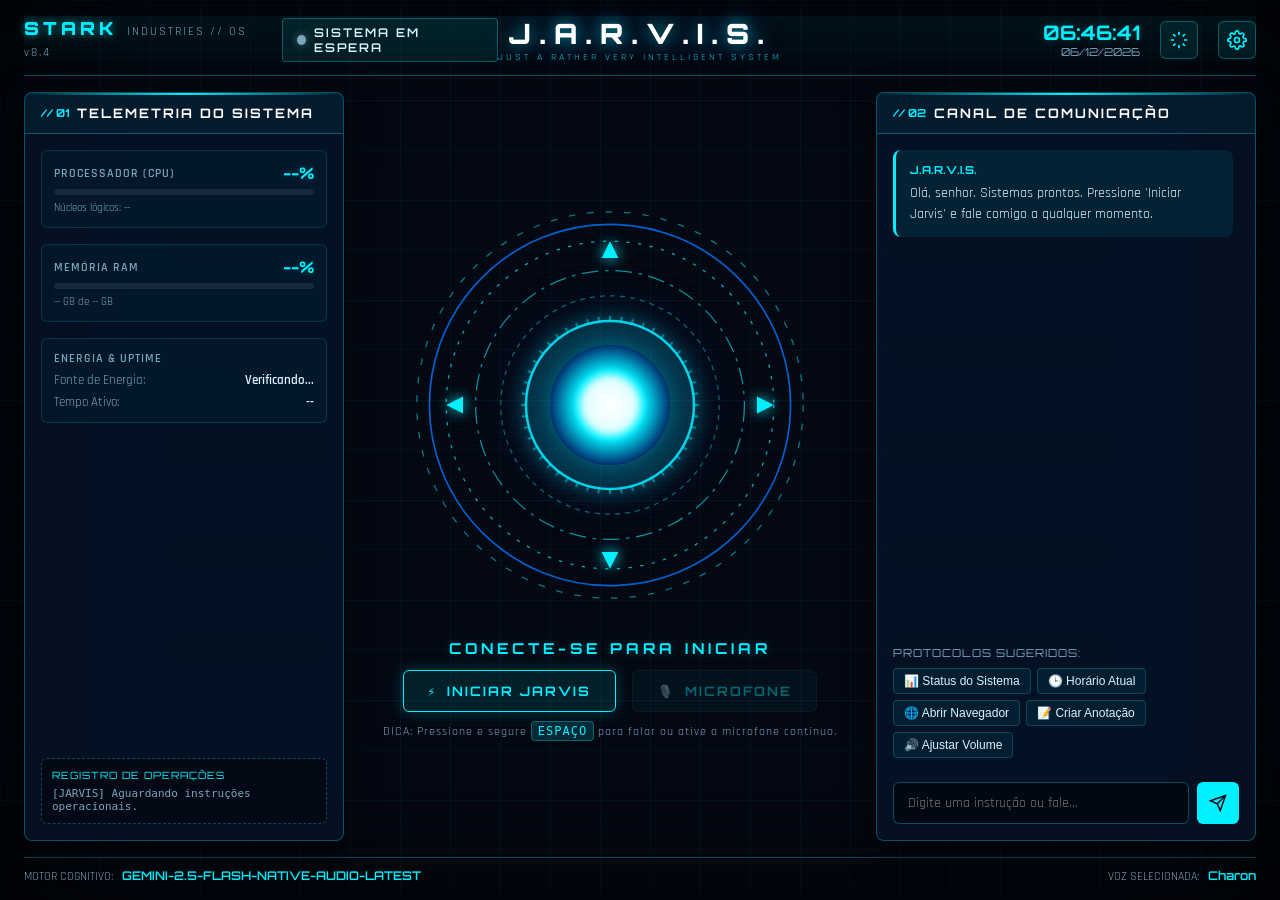
==== static/index.html @ 44581758 "security(hardening): Fase P0 - 127.0.0.1 binding, auth tokens, policy engine, plugin purge lifecycle" ====
<!DOCTYPE html>
<html lang="pt-BR">
<head>
    <meta charset="UTF-8">
    <meta name="viewport" content="width=device-width, initial-scale=1.0">
    <title>J.A.R.V.I.S. // Stark Industries Holographic HUD</title>
    <!-- Google Fonts: Orbitron & Rajdhani -->
    <link rel="preconnect" href="https://fonts.googleapis.com">
    <link rel="preconnect" href="https://fonts.gstatic.com" crossorigin>
    <link href="https://fonts.googleapis.com/css2?family=Orbitron:wght@400;600;800;900&family=Rajdhani:wght@400;500;600;700&display=swap" rel="stylesheet">
    <link rel="stylesheet" href="/static/style.css">
</head>
<body class="theme-dark">
    <!-- Grid holográfico de fundo e partículas -->
    <div class="hologram-background">
        <div class="grid-overlay"></div>
        <div class="scanline"></div>
        <div class="vignette"></div>
    </div>

    <!-- Container Principal do HUD -->
    <div class="hud-container">
        <!-- Barra Superior (Header) -->
        <header class="hud-header">
            <div class="header-left">
                <div class="brand-badge">
                    <span class="stark-logo">STARK</span>
                    <span class="division">INDUSTRIES // OS v8.4</span>
                </div>
                <div class="status-indicator-box">
                    <div id="statusDot" class="status-dot standby"></div>
                    <span id="statusLabel" class="status-label">SISTEMA EM ESPERA</span>
                </div>
            </div>

            <div class="header-center">
                <h1 class="hud-title">J.A.R.V.I.S.</h1>
                <div class="hud-subtitle">JUST A RATHER VERY INTELLIGENT SYSTEM</div>
                <div id="ideModeIndicator" class="ide-mode-badge hidden">⚡ MODO IDE ATIVO (ANTIGRAVITY)</div>
            </div>

            <div class="header-right">
                <div class="clock-box">
                    <div id="liveClock" class="live-clock">--:--:--</div>
                    <div id="liveDate" class="live-date">--/--/----</div>
                </div>
                <button id="btnPlugins" class="hud-icon-btn" title="Central de Plug-ins & Loja" aria-label="Plug-ins">
                    <svg viewBox="0 0 24 24" width="20" height="20" fill="none" stroke="currentColor" stroke-width="2">
                        <path d="M12 2v4M12 18v4M4.93 4.93l2.83 2.83M16.24 16.24l2.83 2.83M2 12h4M18 12h4M4.93 19.07l2.83-2.83M16.24 7.76l2.83-2.83"></path>
                    </svg>
                </button>
                <button id="btnSettings" class="hud-icon-btn" title="Configurações da Conexão" aria-label="Configurações">
                    <svg viewBox="0 0 24 24" width="20" height="20" fill="none" stroke="currentColor" stroke-width="2">
                        <circle cx="12" cy="12" r="3"></circle>
                        <path d="M19.4 15a1.65 1.65 0 0 0 .33 1.82l.06.06a2 2 0 0 1 0 2.83 2 2 0 0 1-2.83 0l-.06-.06a1.65 1.65 0 0 0-1.82-.33 1.65 1.65 0 0 0-1 1.51V21a2 2 0 0 1-2 2 2 2 0 0 1-2-2v-.09A1.65 1.65 0 0 0 9 19.4a1.65 1.65 0 0 0-1.82.33l-.06.06a2 2 0 0 1-2.83 0 2 2 0 0 1 0-2.83l.06-.06a1.65 1.65 0 0 0 .33-1.82 1.65 1.65 0 0 0-1.51-1H3a2 2 0 0 1-2-2 2 2 0 0 1 2-2h.09A1.65 1.65 0 0 0 4.6 9a1.65 1.65 0 0 0-.33-1.82l-.06-.06a2 2 0 0 1 0-2.83 2 2 0 0 1 2.83 0l.06.06a1.65 1.65 0 0 0 1.82.33H9a1.65 1.65 0 0 0 1-1.51V3a2 2 0 0 1 2-2 2 2 0 0 1 2 2v.09a1.65 1.65 0 0 0 1 1.51 1.65 1.65 0 0 0 1.82-.33l.06-.06a2 2 0 0 1 2.83 0 2 2 0 0 1 0 2.83l-.06.06a1.65 1.65 0 0 0-.33 1.82V9a1.65 1.65 0 0 0 1.51 1H21a2 2 0 0 1 2 2 2 2 0 0 1-2 2h-.09a1.65 1.65 0 0 0-1.51 1z"></path>
                    </svg>
                </button>
            </div>
        </header>

        <!-- Corpo do HUD (Grid 3 Colunas) -->
        <main class="hud-main">
            <!-- Painel Esquerdo: Telemetria & Diagnósticos -->
            <section class="hud-panel left-panel">
                <div class="panel-header">
                    <span class="panel-tag">// 01</span>
                    <h2 class="panel-title">TELEMETRIA DO SISTEMA</h2>
                </div>

                <div class="panel-content">
                    <!-- Gauge CPU -->
                    <div class="metric-card">
                        <div class="metric-meta">
                            <span class="metric-name">PROCESSADOR (CPU)</span>
                            <span id="cpuValue" class="metric-val">--%</span>
                        </div>
                        <div class="progress-bar-container">
                            <div id="cpuBar" class="progress-bar-fill" style="width: 0%;"></div>
                        </div>
                        <div class="metric-sub">Núcleos lógicos: <span id="cpuCores">--</span></div>
                    </div>

                    <!-- Gauge RAM -->
                    <div class="metric-card">
                        <div class="metric-meta">
                            <span class="metric-name">MEMÓRIA RAM</span>
                            <span id="ramValue" class="metric-val">--%</span>
                        </div>
                        <div class="progress-bar-container">
                            <div id="ramBar" class="progress-bar-fill" style="width: 0%;"></div>
                        </div>
                        <div class="metric-sub"><span id="ramUsed">-- GB</span> de <span id="ramTotal">-- GB</span></div>
                    </div>

                    <!-- Bateria & Uptime -->
                    <div class="metric-card">
                        <div class="metric-meta">
                            <span class="metric-name">ENERGIA & UPTIME</span>
                        </div>
                        <div class="stat-row">
                            <span class="stat-label">Fonte de Energia:</span>
                            <span id="batteryStatus" class="stat-val">Verificando...</span>
                        </div>
                        <div class="stat-row">
                            <span class="stat-label">Tempo Ativo:</span>
                            <span id="uptimeStatus" class="stat-val">--</span>
                        </div>
                    </div>

                    <!-- Feed de Execução de Ferramentas -->
                    <div class="tools-monitor-box">
                        <div class="monitor-title">REGISTRO DE OPERAÇÕES</div>
                        <div id="toolsLog" class="tools-log-content">
                            <div class="log-item idle">[JARVIS] Aguardando instruções operacionais.</div>
                        </div>
                    </div>
                </div>
            </section>

            <!-- Centro: Arc Reactor & Visualizador de Voz -->
            <section class="hud-center-stage">
                <div class="reactor-wrapper">
                    <!-- SVG com anéis concêntricos futuristas -->
                    <svg class="arc-rings" viewBox="0 0 500 500">
                        <circle class="ring ring-outer-dashed" cx="250" cy="250" r="230"></circle>
                        <circle class="ring ring-outer" cx="250" cy="250" r="215"></circle>
                        <circle class="ring ring-ticks" cx="250" cy="250" r="195"></circle>
                        <circle class="ring ring-mid" cx="250" cy="250" r="160"></circle>
                        <circle class="ring ring-inner-dashed" cx="250" cy="250" r="130"></circle>
                        <circle class="ring ring-core" cx="250" cy="250" r="100"></circle>

                        <!-- Marcadores Triangulares do Reator -->
                        <g class="reactor-triangles">
                            <polygon points="250,55 240,75 260,75" class="tri-marker"></polygon>
                            <polygon points="250,445 240,425 260,425" class="tri-marker"></polygon>
                            <polygon points="55,250 75,240 75,260" class="tri-marker"></polygon>
                            <polygon points="445,250 425,240 425,260" class="tri-marker"></polygon>
                        </g>
                    </svg>

                    <!-- Canvas do Espectrograma de Áudio -->
                    <canvas id="visualizerCanvas" width="400" height="400" class="visualizer-canvas"></canvas>

                    <!-- Núcleo Central do Reator com Pulso -->
                    <div class="reactor-core-glow" id="reactorGlow">
                        <div class="core-inner-energy"></div>
                    </div>
                </div>

                <!-- Estado da IA e Controles de Interação -->
                <div class="interaction-deck">
                    <div id="aiStateText" class="ai-state-text">CONECTE-SE PARA INICIAR</div>

                    <div class="deck-buttons">
                        <button id="btnConnect" class="hud-btn primary glow-btn" aria-label="Conectar ou Desconectar Jarvis">
                            <span class="btn-icon">⚡</span>
                            <span id="btnConnectLabel">INICIAR JARVIS</span>
                        </button>

                        <button id="btnMic" class="hud-btn mic-btn" disabled aria-label="Alternar Microfone">
                            <span class="btn-icon" id="micIcon">🎙️</span>
                            <span id="micLabel">MICROFONE</span>
                        </button>
                    </div>

                    <div class="push-to-talk-hint">
                        DICA: Pressione e segure <kbd class="hud-kbd">ESPAÇO</kbd> para falar ou ative o microfone contínuo.
                    </div>
                </div>
            </section>

            <!-- Painel Direito: Diálogo & Comandos Rápidos -->
            <section class="hud-panel right-panel">
                <div class="panel-header">
                    <span class="panel-tag">// 02</span>
                    <h2 class="panel-title">CANAL DE COMUNICAÇÃO</h2>
                </div>

                <div class="panel-content flex-column">
                    <!-- Feed de Transcrição e Diálogo -->
                    <div id="dialogueContainer" class="dialogue-container">
                        <div class="dialogue-bubble jarvis">
                            <div class="speaker-tag">J.A.R.V.I.S.</div>
                            <div class="bubble-body">Olá, senhor. Sistemas prontos. Pressione 'Iniciar Jarvis' e fale comigo a qualquer momento.</div>
                        </div>
                    </div>

                    <!-- Sugestões de Comandos Rápidos -->
                    <div class="quick-commands-box">
                        <div class="quick-title">PROTOCOLOS SUGERIDOS:</div>
                        <div class="quick-chips">
                            <button class="chip-btn" data-prompt="Jarvis, qual é o status do sistema e da bateria?">📊 Status do Sistema</button>
                            <button class="chip-btn" data-prompt="Jarvis, que horas são e qual é a data de hoje?">🕒 Horário Atual</button>
                            <button class="chip-btn" data-prompt="Jarvis, abra o navegador para mim.">🌐 Abrir Navegador</button>
                            <button class="chip-btn" data-prompt="Jarvis, anote que tenho reunião amanhã às 10 horas.">📝 Criar Anotação</button>
                            <button class="chip-btn" data-prompt="Jarvis, aumente o volume em 15%.">🔊 Ajustar Volume</button>
                        </div>
                    </div>

                    <!-- Barra de Envio Manual de Texto -->
                    <form id="textForm" class="text-input-form">
                        <input type="text" id="textInput" class="hud-text-input" placeholder="Digite uma instrução ou fale..." autocomplete="off">
                        <button type="submit" id="btnSendText" class="hud-send-btn" aria-label="Enviar Comando">
                            <svg viewBox="0 0 24 24" width="18" height="18" fill="none" stroke="currentColor" stroke-width="2">
                                <line x1="22" y1="2" x2="11" y2="13"></line>
                                <polygon points="22 2 15 22 11 13 2 9 22 2"></polygon>
                            </svg>
                        </button>
                    </form>
                </div>
            </section>
        </main>

        <!-- Barra Inferior (Footer) -->
        <footer class="hud-footer">
            <div class="footer-left">
                <span class="telemetry-label">MOTOR COGNITIVO:</span>
                <span id="modelBadge" class="telemetry-value">GEMINI 3.8 LIVE PROTOCOL</span>
            </div>
            <div class="footer-center">
                <span id="interruptedAlert" class="interrupted-alert hidden">⚡ INTERRUPÇÃO DETECTADA - ESCUTANDO O SENHOR</span>
            </div>
            <div class="footer-right">
                <span class="telemetry-label">VOZ SELECIONADA:</span>
                <span id="voiceBadge" class="telemetry-value">Charon (Britânico)</span>
            </div>
        </footer>
    </div>

    <!-- Modal de Configurações da Conexão -->
    <div id="settingsModal" class="modal-overlay hidden">
        <div class="modal-card">
            <div class="modal-header">
                <h3 class="modal-title">CONFIGURAÇÕES DE COMUNICAÇÃO</h3>
                <button id="btnCloseSettings" class="close-btn" aria-label="Fechar">&times;</button>
            </div>
            <div class="modal-body">
                <div class="form-group">
                    <label>Segurança de Credenciais:</label>
                    <div style="font-size: 12px; color: #10b981; background: rgba(16, 185, 129, 0.1); padding: 8px 12px; border-radius: 6px; border: 1px solid rgba(16, 185, 129, 0.25);">
                        🔒 Chaves de API gerenciadas com segurança exclusiva no servidor (.env / pool).
                    </div>
                </div>

                <div class="form-group">
                    <label for="selectVoice">Voz do J.A.R.V.I.S.:</label>
                    <select id="selectVoice" class="hud-select">
                        <option value="Charon" selected>Charon (Grave, sofisticado - Estilo Jarvis)</option>
                        <option value="Puck">Puck (Natural e ágil)</option>
                        <option value="Fenrir">Fenrir (Imponente e autoritário)</option>
                        <option value="Aoede">Aoede (Voz feminina refinada)</option>
                        <option value="Kore">Kore (Voz feminina suave)</option>
                    </select>
                </div>

                <div class="form-group">
                    <label for="selectModel">Modelo Multimodal Live:</label>
                    <select id="selectModel" class="hud-select">
                        <option value="gemini-2.5-flash-native-audio-latest" selected>gemini-2.5-flash-native-audio-latest (Padrão - Ultrabaixa Latência)</option>
                        <option value="gemini-2.5-flash-native-audio-latest">gemini-2.5-flash-native-audio-latest (Estável)</option>
                    </select>
                </div>
            </div>
            <div class="modal-footer">
                <button id="btnSaveSettings" class="hud-btn primary">SALVAR E APLICAR</button>
            </div>
        </div>
    </div>

    <!-- Modal Central de Plug-ins & Loja (Estilo N.E.K.O) -->
    <div id="pluginsModal" class="modal-backdrop hidden">
        <div class="modal-container plugins-modal-container">
            <div class="modal-header">
                <div class="modal-title-box">
                    <span class="panel-tag">// ECOSSISTEMA</span>
                    <h3 class="modal-title">CENTRAL DE PLUG-INS & EXTENSÕES</h3>
                </div>
                <button id="btnClosePlugins" class="close-btn" aria-label="Fechar">&times;</button>
            </div>
            <div class="modal-body">
                <div class="plugins-tabs">
                    <button id="tabInstalled" class="plugin-tab active">PLUG-INS ATIVOS</button>
                    <button id="tabStore" class="plugin-tab">LOJA DE PLUG-INS</button>
                </div>
                <div id="pluginsList" class="plugins-grid">
                    <!-- Preenchido via app.js -->
                </div>
            </div>
        </div>
    </div>

    <!-- Script Principal -->
    <script src="/static/app.js"></script>
</body>
</html>
---- static/style.css ----
/* ==========================================================================
   J.A.R.V.I.S. // STARK INDUSTRIES HOLOGRAPHIC HUD STYLING
   ========================================================================== */

:root {
    /* Paleta de Cores Cibernética */
    --hud-cyan: #00f0ff;
    --hud-cyan-dim: rgba(0, 240, 255, 0.25);
    --hud-cyan-glow: rgba(0, 240, 255, 0.6);
    --hud-blue: #0077ff;
    --hud-blue-dark: #071326;
    --hud-dark-bg: #040914;
    --hud-card-bg: rgba(7, 21, 43, 0.7);
    --hud-card-border: rgba(0, 240, 255, 0.3);
    --hud-gold: #ffb700;
    --hud-gold-glow: rgba(255, 183, 0, 0.6);
    --hud-red: #ff3344;
    --hud-green: #00ff88;
    --hud-text: #d8f4ff;
    --hud-text-dim: #7aa5ba;

    /* Fontes */
    --font-display: 'Orbitron', monospace, sans-serif;
    --font-ui: 'Rajdhani', sans-serif;
}

* {
    margin: 0;
    padding: 0;
    box-sizing: border-box;
    -webkit-font-smoothing: antialiased;
}

body {
    background-color: var(--hud-dark-bg);
    color: var(--hud-text);
    font-family: var(--font-ui);
    height: 100vh;
    width: 100vw;
    overflow: hidden;
    display: flex;
    flex-direction: column;
    user-select: none;
}

/* ---------------- Efeitos de Fundo Holográfico ---------------- */
.hologram-background {
    position: fixed;
    top: 0;
    left: 0;
    width: 100%;
    height: 100%;
    pointer-events: none;
    z-index: 0;
}

.grid-overlay {
    position: absolute;
    width: 100%;
    height: 100%;
    background-image: 
        linear-gradient(to right, rgba(0, 240, 255, 0.05) 1px, transparent 1px),
        linear-gradient(to bottom, rgba(0, 240, 255, 0.05) 1px, transparent 1px);
    background-size: 50px 50px;
}

.scanline {
    position: absolute;
    width: 100%;
    height: 100%;
    background: linear-gradient(
        to bottom,
        rgba(255, 255, 255, 0),
        rgba(255, 255, 255, 0) 50%,
        rgba(0, 0, 0, 0.3) 50%,
        rgba(0, 0, 0, 0.3)
    );
    background-size: 100% 4px;
    opacity: 0.6;
}

.vignette {
    position: absolute;
    width: 100%;
    height: 100%;
    box-shadow: inset 0 0 140px rgba(0, 0, 0, 0.95);
}

/* ---------------- Container Principal do HUD ---------------- */
.hud-container {
    position: relative;
    z-index: 1;
    display: flex;
    flex-direction: column;
    height: 100vh;
    padding: 16px 24px;
    gap: 16px;
}

/* ---------------- Header ---------------- */
.hud-header {
    display: flex;
    justify-content: space-between;
    align-items: center;
    border-bottom: 1px solid var(--hud-card-border);
    padding-bottom: 12px;
    background: linear-gradient(to bottom, rgba(0, 240, 255, 0.06), transparent);
}

.header-left, .header-right {
    display: flex;
    align-items: center;
    gap: 20px;
    flex: 1;
}

.header-right {
    justify-content: flex-end;
}

.stark-logo {
    font-family: var(--font-display);
    font-weight: 900;
    font-size: 18px;
    letter-spacing: 4px;
    color: var(--hud-cyan);
    text-shadow: 0 0 10px var(--hud-cyan-glow);
}

.division {
    font-size: 12px;
    color: var(--hud-text-dim);
    letter-spacing: 2px;
    margin-left: 6px;
}

.status-indicator-box {
    display: flex;
    align-items: center;
    gap: 8px;
    background: rgba(0, 240, 255, 0.08);
    padding: 6px 14px;
    border: 1px solid var(--hud-card-border);
    border-radius: 4px;
}

.status-dot {
    width: 10px;
    height: 10px;
    border-radius: 50%;
}

.status-dot.standby {
    background-color: var(--hud-text-dim);
    box-shadow: 0 0 8px rgba(122, 165, 186, 0.6);
}

.status-dot.active {
    background-color: var(--hud-cyan);
    box-shadow: 0 0 12px var(--hud-cyan);
    animation: pulseGlow 1.5s infinite alternate;
}

.status-dot.speaking {
    background-color: var(--hud-gold);
    box-shadow: 0 0 14px var(--hud-gold);
    animation: pulseGlow 0.8s infinite alternate;
}

.status-dot.error {
    background-color: var(--hud-red);
    box-shadow: 0 0 12px var(--hud-red);
}

.status-label {
    font-size: 12px;
    font-weight: 600;
    letter-spacing: 2px;
    font-family: var(--font-display);
}

.header-center {
    text-align: center;
}

.hud-title {
    font-family: var(--font-display);
    font-size: 28px;
    font-weight: 900;
    letter-spacing: 8px;
    color: #ffffff;
    text-shadow: 0 0 15px var(--hud-cyan-glow), 0 0 30px rgba(0, 119, 255, 0.5);
}

.hud-subtitle {
    font-size: 10px;
    letter-spacing: 3px;
    color: var(--hud-cyan);
    opacity: 0.8;
}

.ide-mode-badge {
    display: inline-block;
    margin-top: 5px;
    font-family: var(--font-display);
    font-size: 11px;
    font-weight: 700;
    letter-spacing: 2px;
    color: #00ffff;
    background: rgba(0, 240, 255, 0.15);
    border: 1px solid #00f0ff;
    padding: 3px 12px;
    border-radius: 12px;
    box-shadow: 0 0 15px rgba(0, 240, 255, 0.5), inset 0 0 10px rgba(0, 240, 255, 0.2);
    animation: pulseGlow 1.2s infinite alternate;
    transition: all 0.3s ease;
}

.ide-mode-badge.hidden {
    display: none !important;
}

.clock-box {
    text-align: right;
    font-family: var(--font-display);
}

.live-clock {
    font-size: 20px;
    font-weight: 700;
    color: var(--hud-cyan);
    text-shadow: 0 0 8px var(--hud-cyan-dim);
}

.live-date {
    font-size: 11px;
    color: var(--hud-text-dim);
}

.hud-icon-btn {
    background: rgba(0, 240, 255, 0.08);
    border: 1px solid var(--hud-card-border);
    color: var(--hud-cyan);
    width: 38px;
    height: 38px;
    border-radius: 6px;
    cursor: pointer;
    display: flex;
    align-items: center;
    justify-content: center;
    transition: all 0.2s ease;
}

.hud-icon-btn:hover {
    background: rgba(0, 240, 255, 0.2);
    box-shadow: 0 0 12px var(--hud-cyan-dim);
    transform: scale(1.05);
}

/* ---------------- Grid Principal (3 Colunas) ---------------- */
.hud-main {
    flex: 1;
    display: grid;
    grid-template-columns: 320px 1fr 380px;
    gap: 20px;
    min-height: 0;
}

/* Painéis Laterais com Glassmorphism */
.hud-panel {
    background: var(--hud-card-bg);
    border: 1px solid var(--hud-card-border);
    border-radius: 8px;
    backdrop-filter: blur(12px);
    display: flex;
    flex-direction: column;
    overflow: hidden;
    box-shadow: 0 8px 32px rgba(0, 0, 0, 0.6);
    position: relative;
}

.hud-panel::before {
    content: '';
    position: absolute;
    top: 0;
    left: 0;
    width: 100%;
    height: 2px;
    background: linear-gradient(90deg, transparent, var(--hud-cyan), transparent);
}

.panel-header {
    padding: 12px 16px;
    background: rgba(0, 240, 255, 0.05);
    border-bottom: 1px solid var(--hud-card-border);
    display: flex;
    align-items: center;
    gap: 8px;
}

.panel-tag {
    font-family: var(--font-display);
    font-size: 11px;
    color: var(--hud-cyan);
    font-weight: 700;
}

.panel-title {
    font-family: var(--font-display);
    font-size: 13px;
    font-weight: 700;
    letter-spacing: 2px;
    color: #ffffff;
}

.panel-content {
    padding: 16px;
    overflow-y: auto;
    flex: 1;
    display: flex;
    flex-direction: column;
    gap: 16px;
}

.panel-content.flex-column {
    display: flex;
    flex-direction: column;
    height: 100%;
}

/* Cards de Métricas */
.metric-card {
    background: rgba(0, 240, 255, 0.03);
    border: 1px solid rgba(0, 240, 255, 0.15);
    border-radius: 6px;
    padding: 12px;
    display: flex;
    flex-direction: column;
    gap: 6px;
}

.metric-meta {
    display: flex;
    justify-content: space-between;
    align-items: center;
}

.metric-name {
    font-size: 12px;
    font-weight: 600;
    letter-spacing: 1px;
    color: var(--hud-text-dim);
}

.metric-val {
    font-family: var(--font-display);
    font-size: 16px;
    font-weight: 700;
    color: var(--hud-cyan);
    text-shadow: 0 0 6px var(--hud-cyan-dim);
}

.progress-bar-container {
    width: 100%;
    height: 6px;
    background: rgba(255, 255, 255, 0.08);
    border-radius: 3px;
    overflow: hidden;
}

.progress-bar-fill {
    height: 100%;
    background: linear-gradient(90deg, var(--hud-blue), var(--hud-cyan));
    transition: width 0.4s ease;
    box-shadow: 0 0 8px var(--hud-cyan-dim);
}

.metric-sub {
    font-size: 11px;
    color: var(--hud-text-dim);
}

.stat-row {
    display: flex;
    justify-content: space-between;
    font-size: 13px;
}

.stat-label {
    color: var(--hud-text-dim);
}

.stat-val {
    color: var(--hud-text);
    font-weight: 600;
}

/* Feed de Ferramentas */
.tools-monitor-box {
    margin-top: auto;
    background: rgba(0, 0, 0, 0.4);
    border: 1px dashed var(--hud-card-border);
    border-radius: 6px;
    padding: 10px;
    max-height: 160px;
    overflow: hidden;
    display: flex;
    flex-direction: column;
}

.monitor-title {
    font-size: 10px;
    font-family: var(--font-display);
    color: var(--hud-cyan);
    letter-spacing: 1px;
    margin-bottom: 6px;
}

.tools-log-content {
    font-family: monospace;
    font-size: 11px;
    overflow-y: auto;
    display: flex;
    flex-direction: column;
    gap: 4px;
}

.log-item.executing {
    color: var(--hud-gold);
}

.log-item.success {
    color: var(--hud-green);
}

.log-item.idle {
    color: var(--hud-text-dim);
}

/* ---------------- Palco Central (Arc Reactor) ---------------- */
.hud-center-stage {
    display: flex;
    flex-direction: column;
    align-items: center;
    justify-content: center;
    position: relative;
}

.reactor-wrapper {
    position: relative;
    width: 420px;
    height: 420px;
    display: flex;
    align-items: center;
    justify-content: center;
}

.arc-rings {
    position: absolute;
    width: 100%;
    height: 100%;
    fill: none;
}

.ring {
    stroke-width: 1.5;
    transform-origin: 250px 250px;
}

.ring-outer-dashed {
    stroke: var(--hud-cyan);
    stroke-dasharray: 8, 14;
    opacity: 0.5;
    animation: rotateCW 60s linear infinite;
}

.ring-outer {
    stroke: var(--hud-blue);
    stroke-width: 2;
    opacity: 0.8;
}

.ring-ticks {
    stroke: var(--hud-cyan);
    stroke-dasharray: 4, 10;
    opacity: 0.7;
    animation: rotateCCW 40s linear infinite;
}

.ring-mid {
    stroke: var(--hud-cyan);
    stroke-dasharray: 20, 8, 4, 8;
    opacity: 0.6;
    animation: rotateCW 30s linear infinite;
}

.ring-inner-dashed {
    stroke: var(--hud-cyan);
    stroke-dasharray: 6, 6;
    opacity: 0.4;
    animation: rotateCCW 20s linear infinite;
}

.ring-core {
    stroke: var(--hud-cyan);
    stroke-width: 3;
    opacity: 0.9;
    filter: drop-shadow(0 0 12px var(--hud-cyan));
}

.tri-marker {
    fill: var(--hud-cyan);
    filter: drop-shadow(0 0 8px var(--hud-cyan));
}

.visualizer-canvas {
    position: absolute;
    width: 320px;
    height: 320px;
    z-index: 2;
    pointer-events: none;
}

.reactor-core-glow {
    position: absolute;
    width: 120px;
    height: 120px;
    border-radius: 50%;
    background: radial-gradient(circle, #ffffff 0%, var(--hud-cyan) 40%, rgba(0, 119, 255, 0.4) 70%, transparent 100%);
    box-shadow: 0 0 40px var(--hud-cyan-glow), 0 0 80px rgba(0, 119, 255, 0.4);
    z-index: 1;
    display: flex;
    align-items: center;
    justify-content: center;
    transition: all 0.3s ease;
}

.reactor-core-glow.speaking {
    background: radial-gradient(circle, #ffffff 0%, var(--hud-gold) 40%, rgba(255, 119, 0, 0.4) 70%, transparent 100%);
    box-shadow: 0 0 50px var(--hud-gold-glow), 0 0 90px rgba(255, 119, 0, 0.4);
}

.reactor-core-glow.listening {
    transform: scale(1.1);
    box-shadow: 0 0 60px var(--hud-cyan), 0 0 100px var(--hud-blue);
}

.core-inner-energy {
    width: 60px;
    height: 60px;
    border-radius: 50%;
    background: rgba(255, 255, 255, 0.85);
    filter: blur(4px);
}

/* Controles de Interação */
.interaction-deck {
    margin-top: 24px;
    display: flex;
    flex-direction: column;
    align-items: center;
    gap: 12px;
}

.ai-state-text {
    font-family: var(--font-display);
    font-size: 15px;
    font-weight: 700;
    letter-spacing: 4px;
    color: var(--hud-cyan);
    text-shadow: 0 0 10px var(--hud-cyan-dim);
}

.deck-buttons {
    display: flex;
    gap: 16px;
}

.hud-btn {
    font-family: var(--font-display);
    font-size: 13px;
    font-weight: 700;
    letter-spacing: 2px;
    padding: 12px 24px;
    border-radius: 6px;
    border: 1px solid var(--hud-cyan);
    background: rgba(0, 240, 255, 0.1);
    color: var(--hud-cyan);
    cursor: pointer;
    display: flex;
    align-items: center;
    gap: 10px;
    transition: all 0.25s ease;
}

.hud-btn:hover:not(:disabled) {
    background: var(--hud-cyan);
    color: var(--hud-dark-bg);
    box-shadow: 0 0 20px var(--hud-cyan-glow);
    transform: translateY(-2px);
}

.hud-btn:disabled {
    opacity: 0.4;
    cursor: not-allowed;
    border-color: rgba(255, 255, 255, 0.1);
}

.glow-btn {
    box-shadow: 0 0 15px var(--hud-cyan-dim);
}

.mic-btn.active {
    background: var(--hud-cyan);
    color: var(--hud-dark-bg);
    box-shadow: 0 0 25px var(--hud-cyan);
    animation: micPulse 1s infinite alternate;
}

.push-to-talk-hint {
    font-size: 12px;
    color: var(--hud-text-dim);
    letter-spacing: 1px;
}

.hud-kbd {
    background: rgba(0, 240, 255, 0.15);
    border: 1px solid var(--hud-card-border);
    padding: 2px 6px;
    border-radius: 4px;
    color: var(--hud-cyan);
    font-family: monospace;
}

/* ---------------- Painel Direito: Diálogo & Comandos ---------------- */
.dialogue-container {
    flex: 1;
    overflow-y: auto;
    display: flex;
    flex-direction: column;
    gap: 12px;
    padding-right: 6px;
    max-height: calc(100vh - 360px);
}

.dialogue-bubble {
    padding: 12px 14px;
    border-radius: 8px;
    font-size: 14px;
    line-height: 1.5;
    animation: fadeIn 0.3s ease;
}

.dialogue-bubble.jarvis {
    background: rgba(0, 240, 255, 0.08);
    border-left: 3px solid var(--hud-cyan);
    align-self: flex-start;
}

.dialogue-bubble.user {
    background: rgba(0, 119, 255, 0.15);
    border-right: 3px solid var(--hud-blue);
    align-self: flex-end;
    text-align: right;
}

.speaker-tag {
    font-family: var(--font-display);
    font-size: 11px;
    font-weight: 700;
    color: var(--hud-cyan);
    margin-bottom: 4px;
}

.dialogue-bubble.user .speaker-tag {
    color: #66b2ff;
}

.quick-commands-box {
    margin-top: 8px;
    display: flex;
    flex-direction: column;
    gap: 8px;
}

.quick-title {
    font-family: var(--font-display);
    font-size: 11px;
    color: var(--hud-text-dim);
    letter-spacing: 1px;
}

.quick-chips {
    display: flex;
    flex-wrap: wrap;
    gap: 6px;
}

.chip-btn {
    background: rgba(0, 240, 255, 0.06);
    border: 1px solid rgba(0, 240, 255, 0.2);
    color: var(--hud-text);
    padding: 5px 10px;
    border-radius: 4px;
    font-size: 12px;
    cursor: pointer;
    transition: all 0.2s;
}

.chip-btn:hover {
    background: rgba(0, 240, 255, 0.18);
    border-color: var(--hud-cyan);
    color: #ffffff;
}

.text-input-form {
    display: flex;
    gap: 8px;
    margin-top: 8px;
}

.hud-text-input {
    flex: 1;
    background: rgba(0, 0, 0, 0.5);
    border: 1px solid var(--hud-card-border);
    border-radius: 6px;
    padding: 10px 14px;
    color: #ffffff;
    font-family: var(--font-ui);
    font-size: 14px;
    outline: none;
    transition: border-color 0.2s;
}

.hud-text-input:focus {
    border-color: var(--hud-cyan);
    box-shadow: 0 0 10px var(--hud-cyan-dim);
}

.hud-send-btn {
    background: var(--hud-cyan);
    border: none;
    color: var(--hud-dark-bg);
    width: 42px;
    height: 42px;
    border-radius: 6px;
    cursor: pointer;
    display: flex;
    align-items: center;
    justify-content: center;
    transition: all 0.2s;
}

.hud-send-btn:hover:not(:disabled) {
    box-shadow: 0 0 15px var(--hud-cyan);
    transform: scale(1.05);
}

.hud-send-btn:disabled {
    opacity: 0.3;
    cursor: not-allowed;
}

/* ---------------- Footer ---------------- */
.hud-footer {
    display: flex;
    justify-content: space-between;
    align-items: center;
    border-top: 1px solid var(--hud-card-border);
    padding-top: 10px;
    font-size: 12px;
}

.telemetry-label {
    color: var(--hud-text-dim);
    margin-right: 6px;
}

.telemetry-value {
    color: var(--hud-cyan);
    font-family: var(--font-display);
    font-weight: 600;
}

.interrupted-alert {
    color: var(--hud-gold);
    font-family: var(--font-display);
    font-weight: 700;
    letter-spacing: 2px;
    animation: flash 0.5s infinite alternate;
}

.hidden {
    display: none !important;
}

/* ---------------- Modal de Configuração ---------------- */
.modal-overlay {
    position: fixed;
    top: 0;
    left: 0;
    width: 100vw;
    height: 100vh;
    background: rgba(0, 0, 0, 0.8);
    backdrop-filter: blur(8px);
    display: flex;
    align-items: center;
    justify-content: center;
    z-index: 100;
}

.modal-card {
    background: var(--hud-card-bg);
    border: 1px solid var(--hud-cyan);
    box-shadow: 0 0 40px var(--hud-cyan-dim);
    border-radius: 8px;
    width: 480px;
    max-width: 90vw;
    display: flex;
    flex-direction: column;
}

.modal-header {
    padding: 16px 20px;
    border-bottom: 1px solid var(--hud-card-border);
    display: flex;
    justify-content: space-between;
    align-items: center;
}

.modal-title {
    font-family: var(--font-display);
    font-size: 14px;
    color: var(--hud-cyan);
    letter-spacing: 2px;
}

.close-btn {
    background: transparent;
    border: none;
    color: var(--hud-text-dim);
    font-size: 24px;
    cursor: pointer;
}

.close-btn:hover {
    color: #ffffff;
}

.modal-body {
    padding: 20px;
    display: flex;
    flex-direction: column;
    gap: 16px;
}

.form-group {
    display: flex;
    flex-direction: column;
    gap: 6px;
}

.form-group label {
    font-size: 13px;
    color: var(--hud-text-dim);
}

.hud-select {
    background: rgba(0, 0, 0, 0.6);
    border: 1px solid var(--hud-card-border);
    border-radius: 6px;
    padding: 10px 14px;
    color: #ffffff;
    font-family: var(--font-ui);
    font-size: 14px;
    outline: none;
}

.form-help {
    font-size: 11px;
    color: var(--hud-text-dim);
}

.modal-footer {
    padding: 16px 20px;
    border-top: 1px solid var(--hud-card-border);
    display: flex;
    justify-content: flex-end;
}

/* ---------------- Animações ---------------- */
@keyframes rotateCW {
    from { transform: rotate(0deg); }
    to { transform: rotate(360deg); }
}

@keyframes rotateCCW {
    from { transform: rotate(0deg); }
    to { transform: rotate(-360deg); }
}

@keyframes pulseGlow {
    from { opacity: 0.6; transform: scale(0.95); }
    to { opacity: 1; transform: scale(1.1); }
}

@keyframes micPulse {
    from { box-shadow: 0 0 10px var(--hud-cyan); }
    to { box-shadow: 0 0 30px var(--hud-cyan); }
}

@keyframes flash {
    from { opacity: 0.4; }
    to { opacity: 1; }
}

@keyframes fadeIn {
    from { opacity: 0; transform: translateY(6px); }
    to { opacity: 1; transform: translateY(0); }
}

/* ---------------- Central de Plug-ins (Estilo N.E.K.O) ---------------- */
.plugins-modal-container {
    max-width: 780px !important;
    width: 92% !important;
}

.plugins-tabs {
    display: flex;
    gap: 12px;
    margin-bottom: 20px;
    border-bottom: 1px solid var(--hud-card-border);
    padding-bottom: 10px;
}

.plugin-tab {
    background: transparent;
    border: 1px solid transparent;
    color: var(--hud-text-dim);
    font-family: var(--font-display);
    font-size: 12px;
    font-weight: 700;
    letter-spacing: 2px;
    padding: 8px 18px;
    border-radius: 4px;
    cursor: pointer;
    transition: all 0.25s ease;
}

.plugin-tab:hover {
    color: #ffffff;
    background: rgba(0, 240, 255, 0.08);
}

.plugin-tab.active {
    color: var(--hud-cyan);
    border-color: var(--hud-cyan);
    background: rgba(0, 240, 255, 0.15);
    box-shadow: 0 0 10px rgba(0, 240, 255, 0.3);
}

.plugins-grid {
    display: grid;
    grid-template-columns: repeat(auto-fill, minmax(320px, 1fr));
    gap: 16px;
    max-height: 480px;
    overflow-y: auto;
    padding-right: 6px;
}

.plugin-card {
    background: rgba(7, 21, 43, 0.85);
    border: 1px solid var(--hud-card-border);
    border-radius: 6px;
    padding: 16px;
    display: flex;
    flex-direction: column;
    justify-content: space-between;
    gap: 12px;
    transition: all 0.25s ease;
}

.plugin-card:hover {
    border-color: var(--hud-cyan);
    box-shadow: 0 0 15px rgba(0, 240, 255, 0.2);
    transform: translateY(-2px);
}

.plugin-card-header {
    display: flex;
    justify-content: space-between;
    align-items: flex-start;
}

.plugin-info {
    display: flex;
    align-items: center;
    gap: 12px;
}

.plugin-icon {
    font-size: 26px;
    background: rgba(0, 240, 255, 0.1);
    border: 1px solid var(--hud-card-border);
    border-radius: 6px;
    width: 44px;
    height: 44px;
    display: flex;
    align-items: center;
    justify-content: center;
}

.plugin-meta-title {
    font-family: var(--font-display);
    font-size: 14px;
    font-weight: 700;
    color: #ffffff;
    letter-spacing: 1px;
}

.plugin-category-badge {
    display: inline-block;
    font-size: 10px;
    font-weight: 600;
    text-transform: uppercase;
    letter-spacing: 1px;
    padding: 2px 8px;
    border-radius: 10px;
    margin-top: 4px;
}

.cat-gaming { background: rgba(0, 255, 136, 0.15); color: #00ff88; border: 1px solid #00ff88; }
.cat-smart_home { background: rgba(0, 240, 255, 0.15); color: #00f0ff; border: 1px solid #00f0ff; }
.cat-streaming { background: rgba(255, 51, 68, 0.15); color: #ff3344; border: 1px solid #ff3344; }
.cat-social { background: rgba(255, 183, 0, 0.15); color: #ffb700; border: 1px solid #ffb700; }
.cat-general { background: rgba(122, 165, 186, 0.15); color: #7aa5ba; border: 1px solid #7aa5ba; }

.plugin-desc {
    font-size: 12px;
    color: var(--hud-text-dim);
    line-height: 1.4;
}

.plugin-card-footer {
    display: flex;
    justify-content: space-between;
    align-items: center;
    border-top: 1px solid rgba(0, 240, 255, 0.1);
    padding-top: 10px;
}

.plugin-author {
    font-size: 10px;
    color: var(--hud-text-dim);
    font-family: var(--font-display);
}

.plugin-action-btn {
    font-family: var(--font-display);
    font-size: 11px;
    font-weight: 700;
    letter-spacing: 1px;
    padding: 6px 14px;
    border-radius: 4px;
    cursor: pointer;
    border: none;
    transition: all 0.2s ease;
}

.btn-active {
    background: rgba(0, 255, 136, 0.2);
    color: #00ff88;
    border: 1px solid #00ff88;
}

.btn-inactive {
    background: rgba(122, 165, 186, 0.15);
    color: #7aa5ba;
    border: 1px solid #7aa5ba;
}

.btn-install {
    background: rgba(0, 240, 255, 0.2);
    color: var(--hud-cyan);
    border: 1px solid var(--hud-cyan);
}

.btn-install:hover {
    background: var(--hud-cyan);
    color: #000000;
}
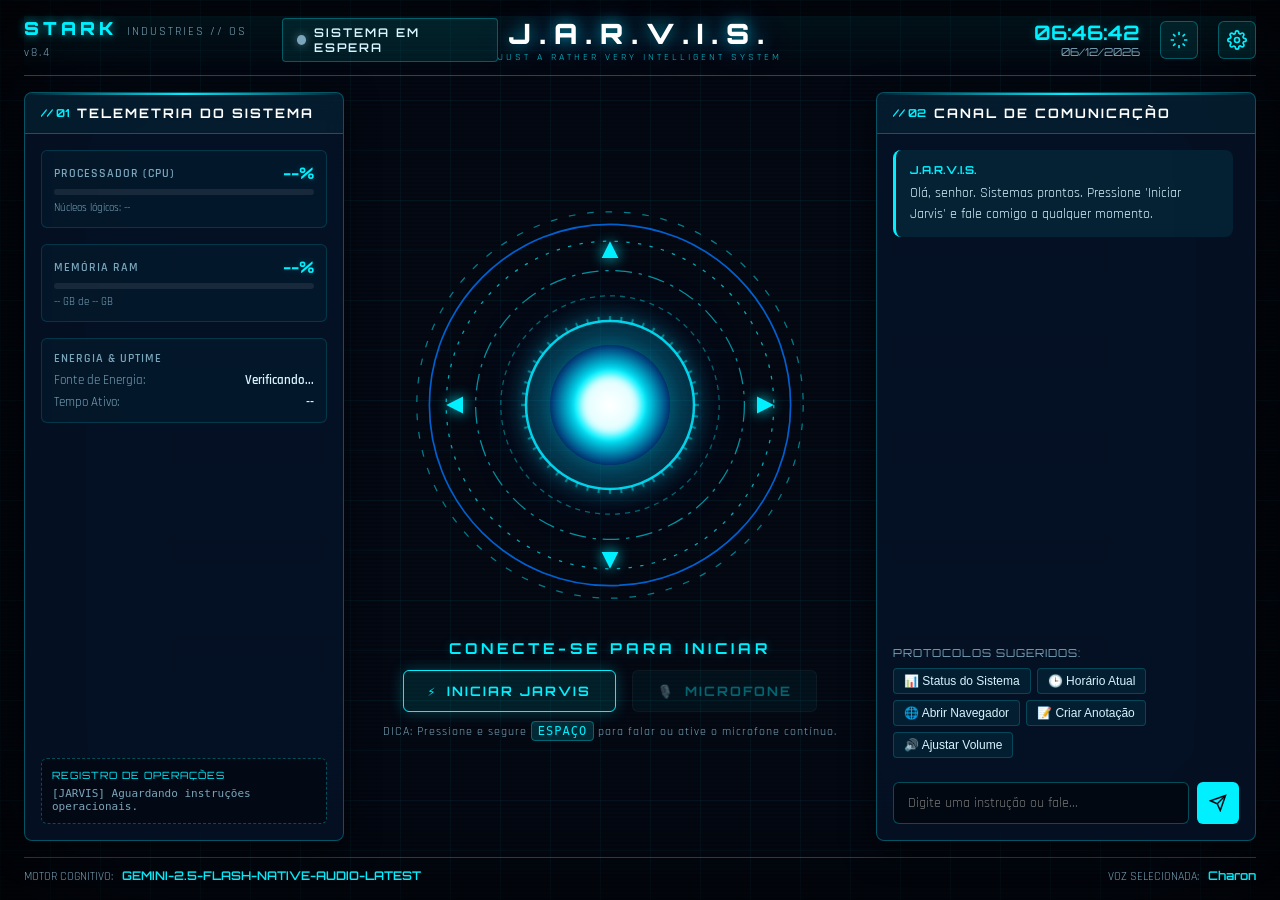
==== commit 471bdf3a: "chore: atualizar instrução de chaves no script de inicialização run_jarvis.sh" ====
--- a/static/index.html
+++ b/static/index.html
@@ -37,6 +37,7 @@
                 <h1 class="hud-title">J.A.R.V.I.S.</h1>
                 <div class="hud-subtitle">JUST A RATHER VERY INTELLIGENT SYSTEM</div>
                 <div id="ideModeIndicator" class="ide-mode-badge hidden">⚡ MODO IDE ATIVO (ANTIGRAVITY)</div>
+                <div id="controlModeIndicator" class="control-mode-badge hidden">🎮 MODO CONTROLE ATIVO (MOUSE & TECLADO)</div>
             </div>
 
             <div class="header-right">
--- a/static/style.css
+++ b/static/style.css
@@ -220,6 +220,28 @@
     display: none !important;
 }
 
+.control-mode-badge {
+    display: inline-block;
+    margin-top: 5px;
+    margin-left: 6px;
+    font-family: var(--font-display);
+    font-size: 11px;
+    font-weight: 700;
+    letter-spacing: 2px;
+    color: #ffaa00;
+    background: rgba(255, 170, 0, 0.15);
+    border: 1px solid #ffaa00;
+    padding: 3px 12px;
+    border-radius: 12px;
+    box-shadow: 0 0 15px rgba(255, 170, 0, 0.5), inset 0 0 10px rgba(255, 170, 0, 0.2);
+    animation: pulseGlow 1.2s infinite alternate;
+    transition: all 0.3s ease;
+}
+
+.control-mode-badge.hidden {
+    display: none !important;
+}
+
 .clock-box {
     text-align: right;
     font-family: var(--font-display);
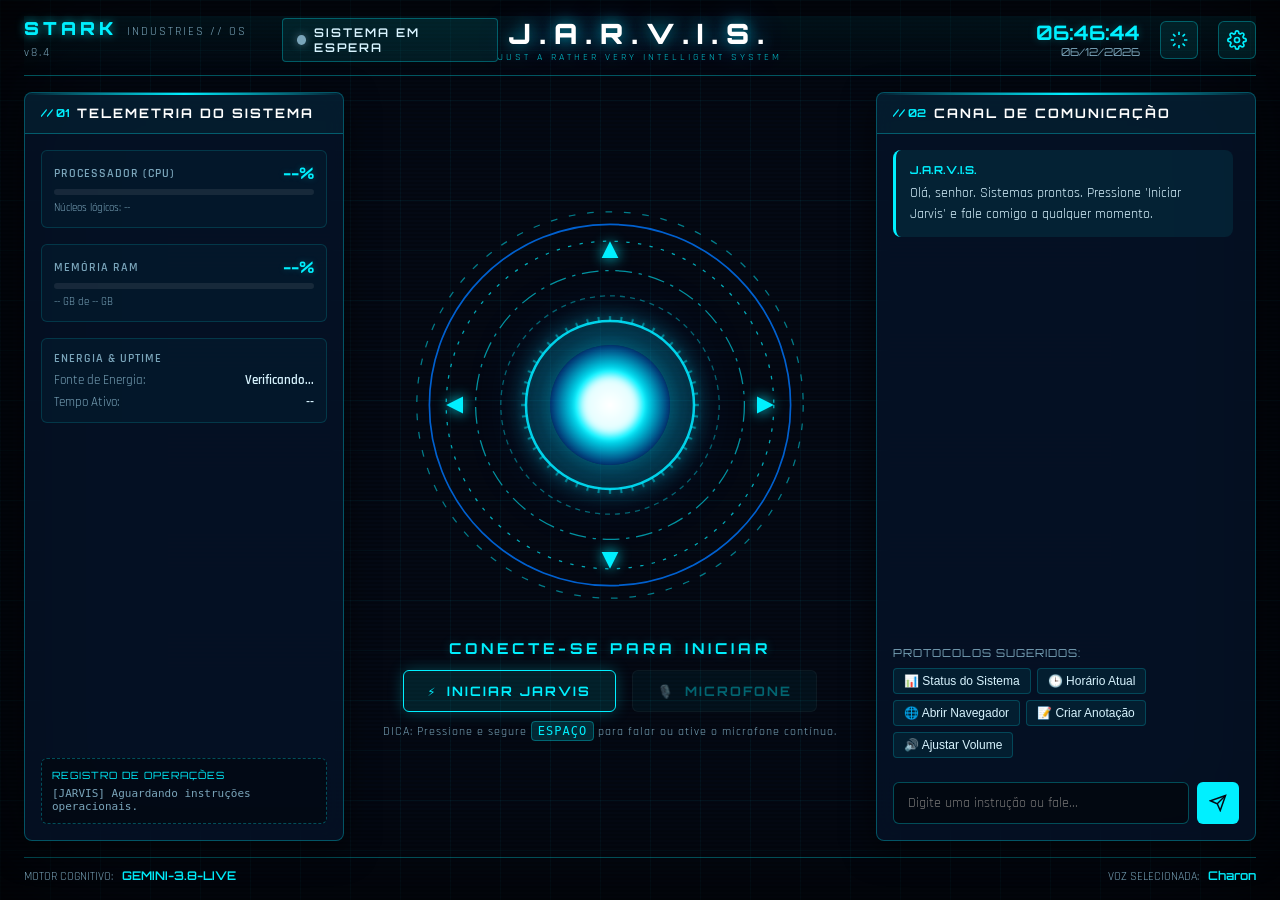
==== commit 14502f38: "perf: modelo 3.8 Live por padrão, fim do downgrade forçado e timeout menor Diagnóstico pelos logs (m" ====
--- a/static/index.html
+++ b/static/index.html
@@ -257,8 +257,8 @@
                 <div class="form-group">
                     <label for="selectModel">Modelo Multimodal Live:</label>
                     <select id="selectModel" class="hud-select">
-                        <option value="gemini-2.5-flash-native-audio-latest" selected>gemini-2.5-flash-native-audio-latest (Padrão - Ultrabaixa Latência)</option>
-                        <option value="gemini-2.5-flash-native-audio-latest">gemini-2.5-flash-native-audio-latest (Estável)</option>
+                        <option value="gemini-3.8-live" selected>gemini-3.8-live (Padrão - menor latência)</option>
+                        <option value="gemini-2.5-flash-native-audio-latest">gemini-2.5-flash-native-audio-latest (legado)</option>
                     </select>
                 </div>
             </div>
--- a/static/style.css
+++ b/static/style.css
@@ -1112,3 +1112,74 @@
     color: #000000;
 }
 
+
+/* ---------- Painel de autorização de ferramentas (Policy Engine) ---------- */
+.jarvis-confirm-panel {
+    position: fixed;
+    top: 50%;
+    left: 50%;
+    transform: translate(-50%, -50%);
+    z-index: 9999;
+    min-width: 320px;
+    max-width: 520px;
+    padding: 20px 24px;
+    background: rgba(4, 12, 20, 0.97);
+    border: 1px solid var(--hud-cyan);
+    box-shadow: 0 0 24px rgba(0, 240, 255, 0.35);
+    color: var(--hud-cyan);
+    font-family: inherit;
+}
+
+.jarvis-confirm-panel h3 {
+    margin: 0 0 10px;
+    letter-spacing: 1px;
+    text-transform: uppercase;
+}
+
+.jarvis-confirm-panel .risco {
+    margin: 0 0 4px;
+    color: #ff9f43;
+    font-weight: bold;
+    letter-spacing: 2px;
+}
+
+.jarvis-confirm-panel .ferramenta {
+    margin: 0 0 8px;
+    color: #ffffff;
+    font-size: 1.05em;
+}
+
+.jarvis-confirm-panel pre {
+    max-height: 180px;
+    overflow: auto;
+    padding: 8px;
+    background: rgba(0, 240, 255, 0.07);
+    color: #cfe9f1;
+    font-size: 0.85em;
+}
+
+.jarvis-confirm-panel .motivo {
+    color: #7aa5ba;
+    font-size: 0.85em;
+}
+
+.jarvis-confirm-panel .acoes {
+    display: flex;
+    gap: 12px;
+    margin-top: 14px;
+}
+
+.jarvis-confirm-panel button {
+    flex: 1;
+    padding: 10px;
+    background: transparent;
+    border: 1px solid currentColor;
+    cursor: pointer;
+    font: inherit;
+    letter-spacing: 1px;
+    text-transform: uppercase;
+}
+
+.jarvis-confirm-panel .aprovar { color: #00ff88; }
+.jarvis-confirm-panel .negar { color: #ff4d6d; }
+.jarvis-confirm-panel button:hover { background: rgba(255, 255, 255, 0.08); }
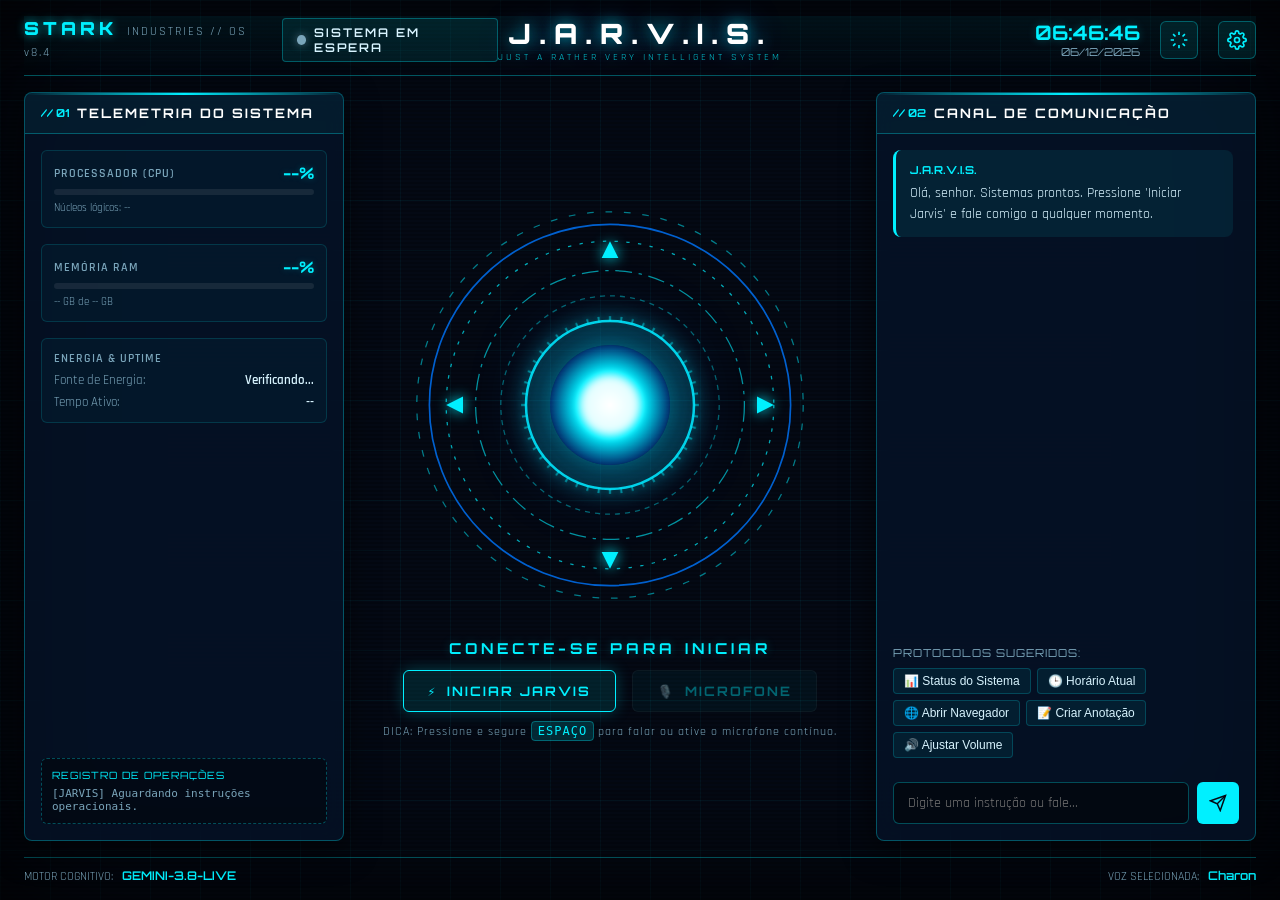
==== commit 2f2c42db: "feat(ui): adiciona seletor dos tres modos (Simples, Live Flash e Tank 3.8 Live) - Insere seletor de " ====
--- a/static/index.html
+++ b/static/index.html
@@ -255,10 +255,11 @@
                 </div>
 
                 <div class="form-group">
-                    <label for="selectModel">Modelo Multimodal Live:</label>
+                    <label for="selectModel">Modo de Operação do Assistente:</label>
                     <select id="selectModel" class="hud-select">
-                        <option value="gemini-3.8-live" selected>gemini-3.8-live (Padrão - menor latência)</option>
-                        <option value="gemini-2.5-flash-native-audio-latest">gemini-2.5-flash-native-audio-latest (legado)</option>
+                        <option value="gemini-3.8-live" selected>🛡️ Tank Gemini 3.8 Live (Potência Máxima & Raciocínio)</option>
+                        <option value="gemini-2.5-flash-native-audio-latest">🎙️ Gemini Live Flash (Voz Ágil & Dinâmica)</option>
+                        <option value="simples">⚡ Modo Simples (Rápido / Baixa Latência)</option>
                     </select>
                 </div>
             </div>
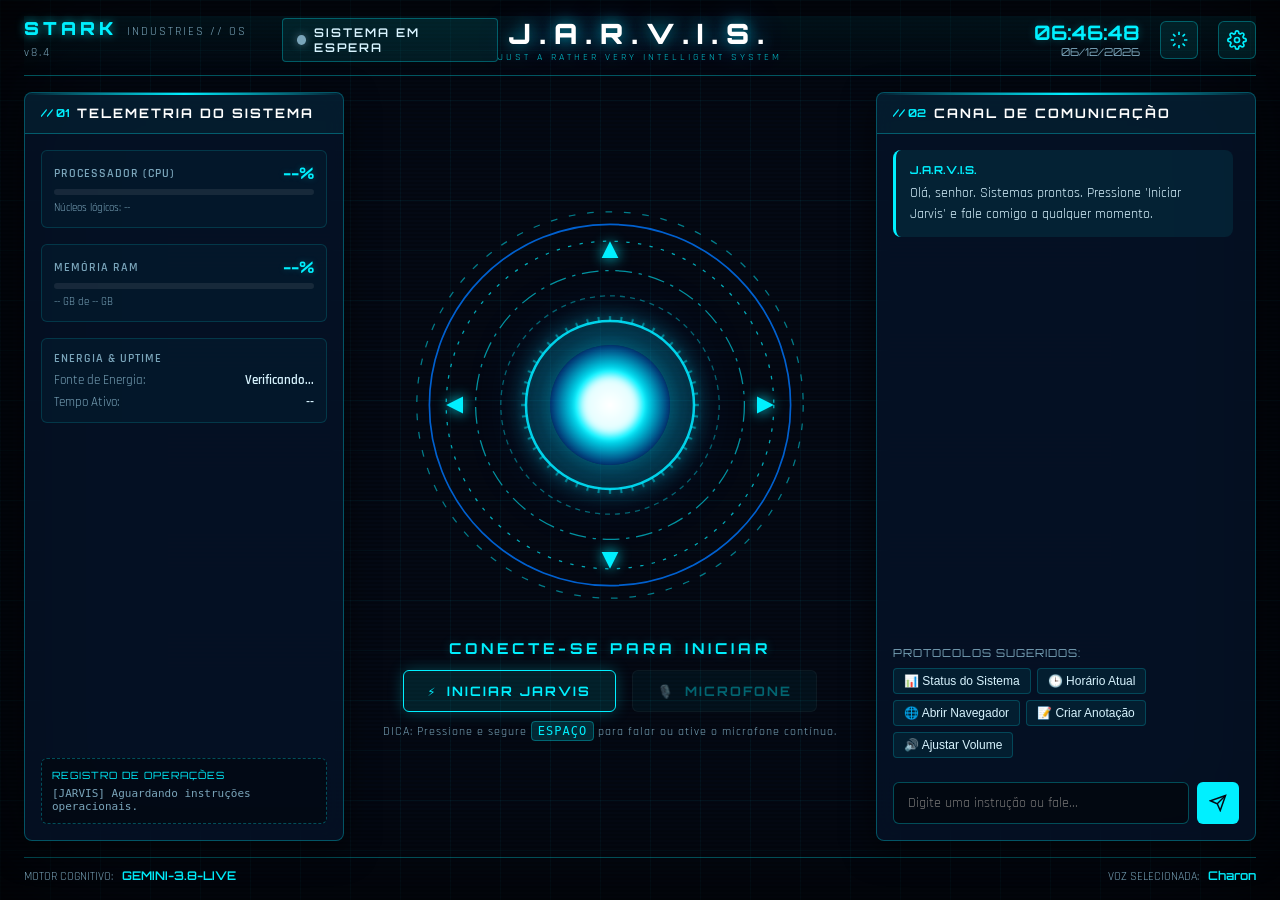
==== commit 8e76f4d1: "fix(security): P0.18 harden authority providers and public baseline - provider_router.py: functional" ====
--- a/static/index.html
+++ b/static/index.html
@@ -38,6 +38,7 @@
                 <div class="hud-subtitle">JUST A RATHER VERY INTELLIGENT SYSTEM</div>
                 <div id="ideModeIndicator" class="ide-mode-badge hidden">⚡ MODO IDE ATIVO (ANTIGRAVITY)</div>
                 <div id="controlModeIndicator" class="control-mode-badge hidden">🎮 MODO CONTROLE ATIVO (MOUSE & TECLADO)</div>
+                <div id="computerModeIndicator" class="computer-mode-badge hidden">🖥️ MODO COMPUTADOR (PLAYWRIGHT AGENT)</div>
             </div>
 
             <div class="header-right">
--- a/static/style.css
+++ b/static/style.css
@@ -238,6 +238,28 @@
     transition: all 0.3s ease;
 }
 
+.computer-mode-badge {
+    display: inline-block;
+    margin-top: 5px;
+    margin-left: 6px;
+    font-family: var(--font-display);
+    font-size: 11px;
+    font-weight: 700;
+    letter-spacing: 2px;
+    color: #10b981;
+    background: rgba(16, 185, 129, 0.15);
+    border: 1px solid #10b981;
+    padding: 3px 12px;
+    border-radius: 12px;
+    box-shadow: 0 0 15px rgba(16, 185, 129, 0.5), inset 0 0 10px rgba(16, 185, 129, 0.2);
+    animation: pulseGlow 1.2s infinite alternate;
+    transition: all 0.3s ease;
+}
+
+.computer-mode-badge.hidden {
+    display: none !important;
+}
+
 .control-mode-badge.hidden {
     display: none !important;
 }
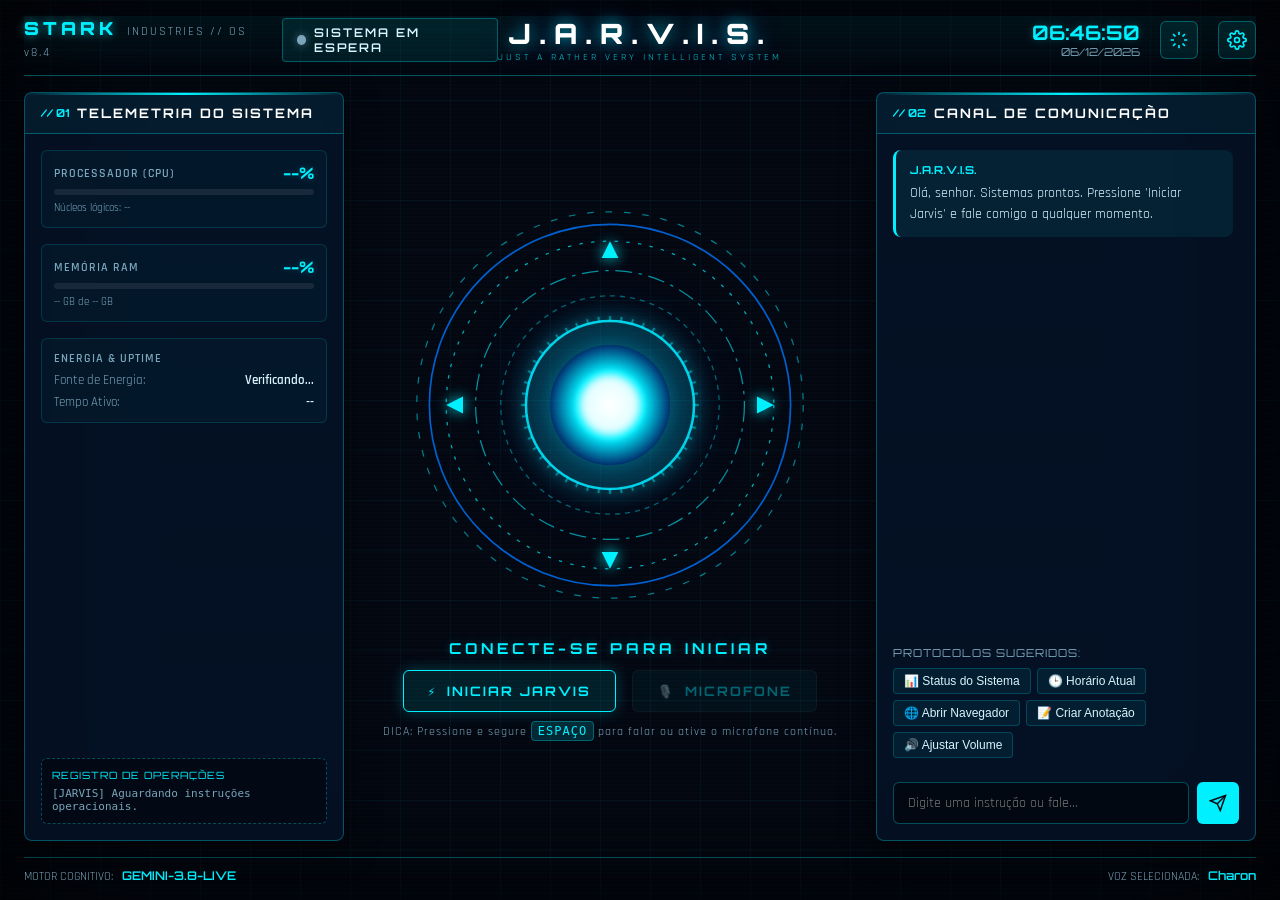
==== commit 5c2ea63f: "feat(live): Gemini 3.8 Live Extended Thinking, async tool pipeline, interaction_status and auto lang" ====
--- a/static/index.html
+++ b/static/index.html
@@ -259,6 +259,7 @@
                     <label for="selectModel">Modo de Operação do Assistente:</label>
                     <select id="selectModel" class="hud-select">
                         <option value="gemini-3.8-live" selected>🛡️ Tank Gemini 3.8 Live (Potência Máxima & Raciocínio)</option>
+                        <option value="gemini-3.8-live-extended-thinking">🧠 Gemini 3.8 Live Extended Thinking (Raciocínio Explícito & Ferramentas Assíncronas)</option>
                         <option value="gemini-2.5-flash-native-audio-latest">🎙️ Gemini Live Flash (Voz Ágil & Dinâmica)</option>
                         <option value="simples">⚡ Modo Simples (Rápido / Baixa Latência)</option>
                     </select>
--- a/static/style.css
+++ b/static/style.css
@@ -720,6 +720,40 @@
     color: #66b2ff;
 }
 
+.thought-block {
+    align-self: flex-start;
+    max-width: 85%;
+    font-size: 12px;
+    line-height: 1.45;
+    border: 1px dashed rgba(255, 187, 0, 0.35);
+    border-radius: 8px;
+    background: rgba(120, 90, 0, 0.08);
+    overflow: hidden;
+    animation: fadeIn 0.3s ease;
+}
+
+.thought-header {
+    font-family: var(--font-display);
+    font-size: 11px;
+    font-weight: 700;
+    letter-spacing: 1px;
+    color: rgba(255, 187, 0, 0.85);
+    padding: 6px 10px;
+    cursor: pointer;
+    user-select: none;
+}
+
+.thought-header:hover {
+    background: rgba(255, 187, 0, 0.08);
+}
+
+.thought-body {
+    color: rgba(230, 230, 230, 0.55);
+    padding: 0 12px 10px 12px;
+    font-style: italic;
+    white-space: pre-wrap;
+}
+
 .quick-commands-box {
     margin-top: 8px;
     display: flex;
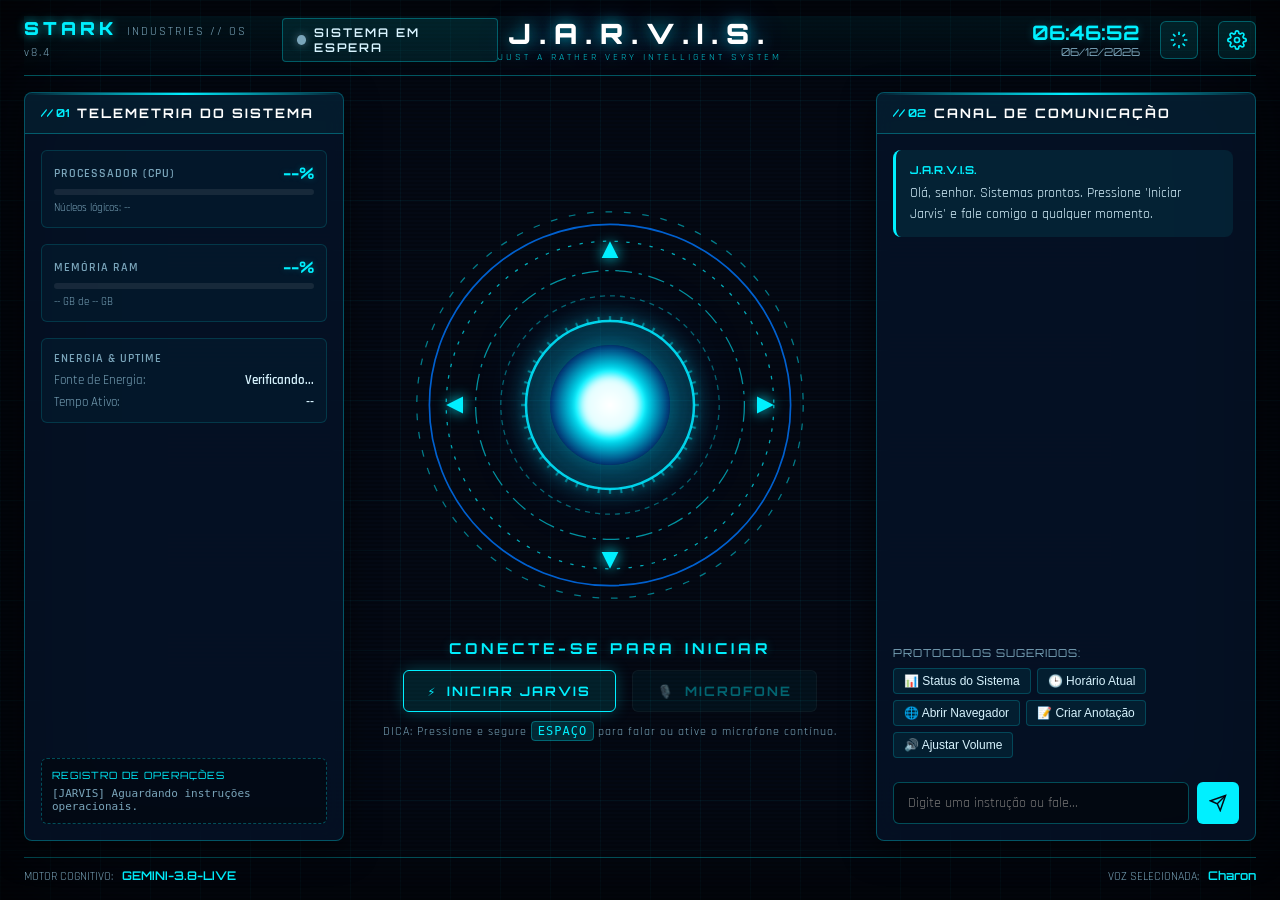
==== commit 4e91e90c: "refactor: divide server.py em módulos e aplica as correções da auditoria Arquitetura: - server.py (2" ====
--- a/static/index.html
+++ b/static/index.html
@@ -294,6 +294,7 @@
     </div>
 
     <!-- Script Principal -->
+    <script src="/static/common/jarvis-comum.js"></script>
     <script src="/static/app.js"></script>
 </body>
 </html>
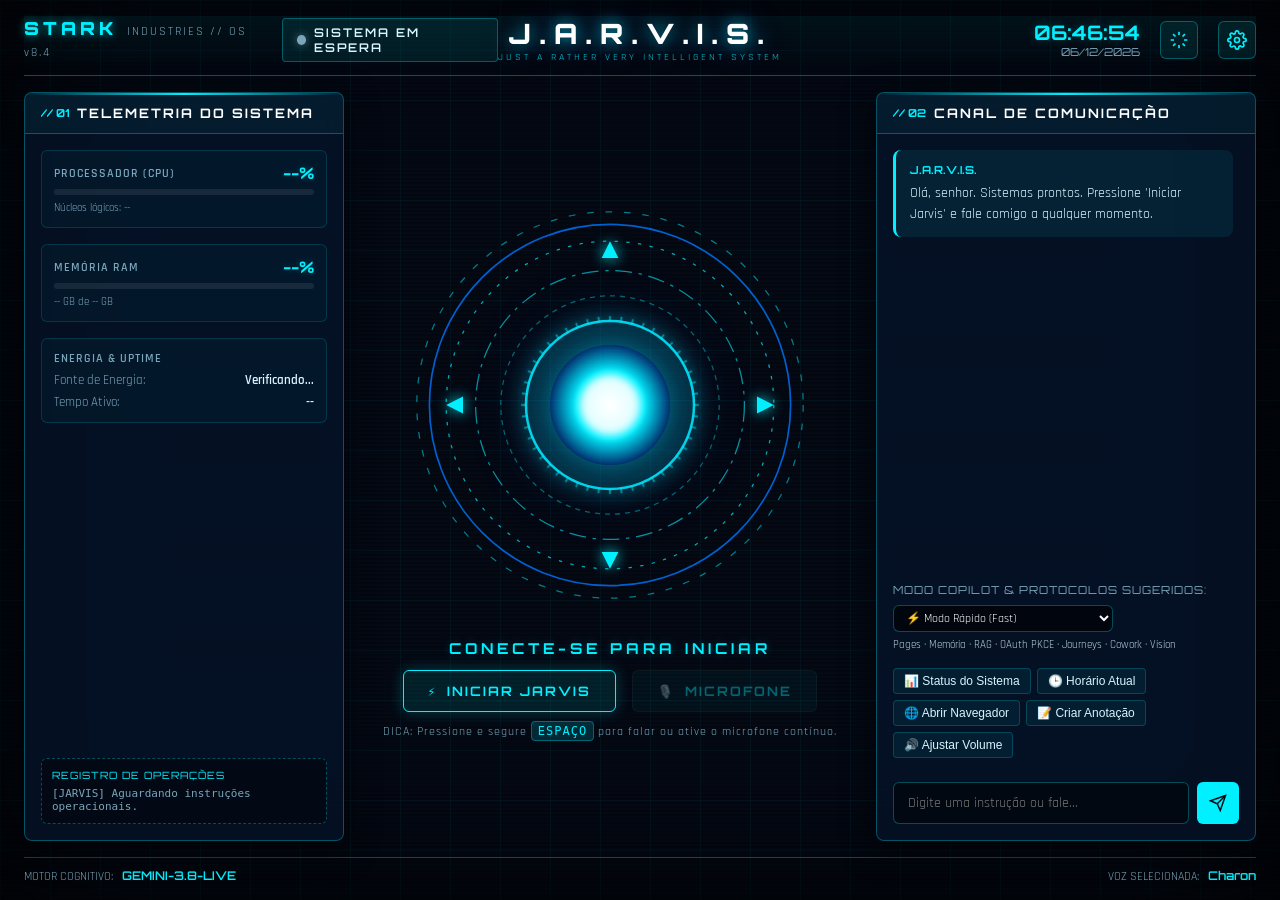
==== commit 3248595b: "feat(ux-ci-homologation): F11 — catalogo unificado /api/copilot/capabilities, seletores de modo HUD/" ====
--- a/static/index.html
+++ b/static/index.html
@@ -39,6 +39,7 @@
                 <div id="ideModeIndicator" class="ide-mode-badge hidden">⚡ MODO IDE ATIVO (ANTIGRAVITY)</div>
                 <div id="controlModeIndicator" class="control-mode-badge hidden">🎮 MODO CONTROLE ATIVO (MOUSE & TECLADO)</div>
                 <div id="computerModeIndicator" class="computer-mode-badge hidden">🖥️ MODO COMPUTADOR (PLAYWRIGHT AGENT)</div>
+                <div id="visionConsentIndicator" class="computer-mode-badge hidden">👁️ COPILOT VISION (CONSENTIMENTO ATIVO)</div>
             </div>
 
             <div class="header-right">
@@ -189,7 +190,18 @@
 
                     <!-- Sugestões de Comandos Rápidos -->
                     <div class="quick-commands-box">
-                        <div class="quick-title">PROTOCOLOS SUGERIDOS:</div>
+                        <div class="quick-title">MODO COPILOT & PROTOCOLOS SUGERIDOS:</div>
+                        <div class="copilot-mode-bar" style="display:flex; gap:6px; margin-bottom:8px; flex-wrap:wrap;">
+                            <select id="copilotCognitiveMode" class="hud-select" title="Selecionar Modo Cognitivo (Rápido, Think Deeper, Deep Research, Study)" style="max-width:220px; padding:4px 8px; font-size:12px;">
+                                <option value="rapido" selected>⚡ Modo Rápido (Fast)</option>
+                                <option value="profundo">🧠 Think Deeper (Profundo)</option>
+                                <option value="pesquisa">🔬 Deep Research (Fontes Verificadas)</option>
+                                <option value="estudo">📚 Study &amp; Learn (Socrático)</option>
+                            </select>
+                            <span id="copilotWorkspaceBadges" style="font-size:11px; opacity:0.85; align-self:center;">
+                                Pages · Memória · RAG · OAuth PKCE · Journeys · Cowork · Vision
+                            </span>
+                        </div>
                         <div class="quick-chips">
                             <button class="chip-btn" data-prompt="Jarvis, qual é o status do sistema e da bateria?">📊 Status do Sistema</button>
                             <button class="chip-btn" data-prompt="Jarvis, que horas são e qual é a data de hoje?">🕒 Horário Atual</button>
